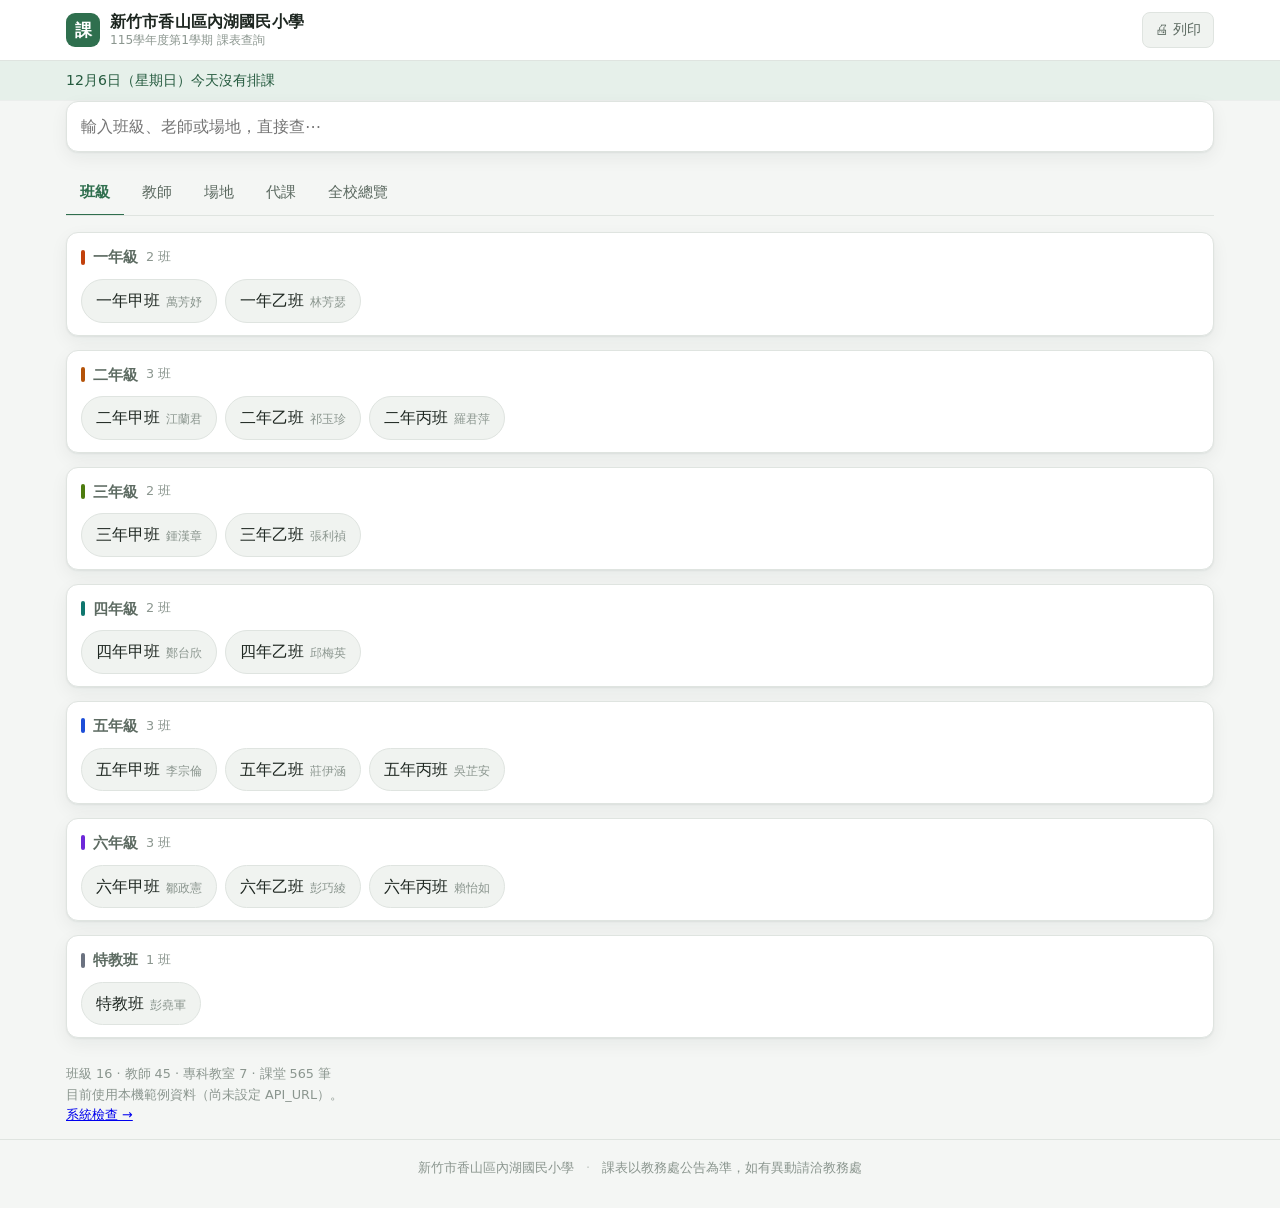
==== index.html @ e7455001 "上線 115學年度第1學期課表查詢系統" ====
<!DOCTYPE html>
<html lang="zh-Hant-TW">
<head>
<meta charset="UTF-8">
<meta name="viewport" content="width=device-width, initial-scale=1, viewport-fit=cover">
<meta name="robots" content="noindex, nofollow, noarchive">
<meta name="referrer" content="no-referrer">
<meta name="theme-color" content="#2f6f4e">
<title>課表查詢系統</title>
<link rel="icon" href="data:image/svg+xml,<svg xmlns='http://www.w3.org/2000/svg' viewBox='0 0 100 100'><text y='.9em' font-size='90'>📅</text></svg>">
<link rel="stylesheet" href="style.css">
</head>
<body>

<div id="loader" class="loader"><div class="spinner"></div><p>正在載入課表⋯</p></div>

<header class="topbar">
  <div class="wrap topbar-in">
    <a class="brand" href="#/" title="回首頁">
      <span class="brand-mark">課</span>
      <span class="brand-txt">
        <strong id="schoolName">課表查詢</strong>
        <small id="schoolSub"></small>
      </span>
    </a>
    <div class="topbar-right">
      <select id="semesterSelect" class="mini-select" aria-label="選擇學期"></select>
      <button id="printBtn" class="icon-btn" type="button" title="列印目前畫面">🖨 列印</button>
    </div>
  </div>
</header>

<div id="nowBar" class="nowbar"><div class="wrap" id="nowBarText"></div></div>

<main class="wrap" id="main">

  <!-- ══ 查詢首頁 ══════════════════════════════════════════ -->
  <section id="viewHome" class="view">

    <div class="searchbox">
      <input id="quickSearch" type="search" autocomplete="off"
             placeholder="輸入班級、老師或場地，直接查⋯" aria-label="快速搜尋">
      <div id="quickResult" class="quick-result" hidden></div>
    </div>

    <nav class="tabs" role="tablist">
      <button class="tab is-on" data-tab="class"   role="tab">班級</button>
      <button class="tab"       data-tab="teacher" role="tab">教師</button>
      <button class="tab"       data-tab="room"    role="tab">場地</button>
      <button class="tab"       data-tab="sub"     role="tab">代課</button>
      <button class="tab"       data-tab="all"     role="tab">全校總覽</button>
    </nav>

    <!-- 班級 -->
    <div class="panel is-on" data-panel="class">
      <div id="gradeGroups" class="grade-groups"></div>
    </div>

    <!-- 教師 -->
    <div class="panel" data-panel="teacher">
      <div class="field">
        <label for="subjectFilter">科目篩選</label>
        <select id="subjectFilter" class="select"><option value="">全部科目</option></select>
      </div>
      <div id="teacherChips" class="chips"></div>
    </div>

    <!-- 專科教室 -->
    <div class="panel" data-panel="room">
      <p class="hint">專科教室、活動場地整週被誰使用，含課後照顧與社團。排活動、借場地前先看這裡。</p>
      <div id="roomChips" class="chips"></div>
    </div>

    <!-- 代課 -->
    <div class="panel" data-panel="sub">
      <p class="hint">選定時段，馬上看出<strong>哪些老師該節空堂</strong>可支援代課。</p>
      <div class="field-row">
        <div class="field">
          <label for="subDay">星期</label>
          <select id="subDay" class="select"></select>
        </div>
        <div class="field">
          <label for="subPeriod">節次</label>
          <select id="subPeriod" class="select"></select>
        </div>
        <button id="subGo" class="btn" type="button">查詢</button>
      </div>
    </div>

    <!-- 全校總覽 -->
    <div class="panel" data-panel="all">
      <p class="hint">一張大表看某天全校各班的課，抽離班級、排代課時很好用。</p>
      <div class="field-row">
        <div class="field">
          <label for="allDay">星期</label>
          <select id="allDay" class="select"></select>
        </div>
        <button id="allGo" class="btn" type="button">查詢</button>
      </div>
    </div>

    <p id="dataMeta" class="meta"></p>
  </section>

  <!-- ══ 結果頁 ════════════════════════════════════════════ -->
  <section id="viewResult" class="view" hidden>
    <div class="result-head no-print">
      <button class="btn ghost" type="button" id="backBtn">← 返回</button>
      <button class="btn ghost" type="button" id="shareBtn">🔗 複製連結</button>
    </div>
    <div id="printArea">
      <h1 id="resultTitle" class="result-title"></h1>
      <p id="resultSub" class="result-sub"></p>
      <div id="resultBody"></div>
      <p class="print-foot"></p>
    </div>
  </section>

</main>

<footer class="foot no-print">
  <div class="wrap">
    <span id="footSchool"></span>
    <span class="dot">·</span>
    <span>課表以教務處公告為準，如有異動請洽教務處</span>
  </div>
</footer>

<script src="config.js"></script>
<script src="app.js"></script>
</body>
</html>
---- style.css ----
/* ============================================================
   課表查詢系統 — 樣式表
   ============================================================ */

:root {
  --bg:        #f4f6f4;
  --surface:   #ffffff;
  --surface-2: #f0f3f0;
  --line:      #dfe4e0;
  --line-soft: #ebeeec;
  --text:      #1e2721;
  --text-dim:  #5d6b62;
  --text-mute: #8b968f;

  --brand:      #2f6f4e;
  --brand-dark: #245a3e;
  --brand-soft: #e6f0ea;
  --accent:     #b4552b;
  --accent-soft:#fbeee7;
  --warn-soft:  #fdf4e3;

  --g1: #c2410c; --g2: #b45309; --g3: #4d7c0f;
  --g4: #0f766e; --g5: #1d4ed8; --g6: #6d28d9; --g0: #6b7280;

  --radius: 12px;
  --radius-sm: 8px;
  --shadow: 0 1px 2px rgba(24,40,32,.06), 0 6px 18px rgba(24,40,32,.06);
  --font: "Noto Sans TC", "PingFang TC", "Microsoft JhengHei", "Segoe UI",
          system-ui, -apple-system, sans-serif;
}

@media (prefers-color-scheme: dark) {
  :root {
    --bg:        #131714;
    --surface:   #1b201d;
    --surface-2: #232925;
    --line:      #333b36;
    --line-soft: #2a312d;
    --text:      #e7ece9;
    --text-dim:  #a7b3ac;
    --text-mute: #7d8a83;
    --brand:      #5da77e;
    --brand-dark: #78bd95;
    --brand-soft: #23342b;
    --accent:     #e08a5f;
    --accent-soft:#33241d;
    --warn-soft:  #322a1a;
    --g1: #f0895c; --g2: #e0a94b; --g3: #9ec25a;
    --g4: #4fb5a8; --g5: #6f9ff0; --g6: #a98ce8; --g0: #9aa5a0;
    --shadow: 0 1px 2px rgba(0,0,0,.4), 0 6px 18px rgba(0,0,0,.35);
  }
}

* { box-sizing: border-box; }

html { -webkit-text-size-adjust: 100%; }

body {
  margin: 0;
  font-family: var(--font);
  background: var(--bg);
  color: var(--text);
  line-height: 1.6;
  font-size: 16px;
  padding-bottom: env(safe-area-inset-bottom);
}

.wrap { max-width: 1180px; margin: 0 auto; padding: 0 16px; }

/* ── 載入遮罩 ─────────────────────────────────────────────── */
.loader {
  position: fixed; inset: 0; z-index: 90;
  display: none; flex-direction: column; align-items: center; justify-content: center;
  gap: 14px; background: var(--bg); color: var(--text-dim);
}
.loader.show { display: flex; }
.spinner {
  width: 34px; height: 34px; border-radius: 50%;
  border: 3px solid var(--line); border-top-color: var(--brand);
  animation: spin .8s linear infinite;
}
@keyframes spin { to { transform: rotate(360deg); } }

/* ── 頁首 ─────────────────────────────────────────────────── */
.topbar {
  background: var(--surface);
  border-bottom: 1px solid var(--line);
  position: sticky; top: 0; z-index: 40;
}
.topbar-in {
  display: flex; align-items: center; justify-content: space-between;
  gap: 12px; min-height: 60px;
}
.brand { display: flex; align-items: center; gap: 10px; text-decoration: none; color: inherit; min-width: 0; }
.brand-mark {
  flex: none; width: 34px; height: 34px; border-radius: 9px;
  background: var(--brand); color: #fff;
  display: grid; place-items: center; font-weight: 700; font-size: 1.05rem;
}
.brand-txt { display: flex; flex-direction: column; line-height: 1.25; min-width: 0; }
.brand-txt strong { font-size: 1.02rem; font-weight: 700; letter-spacing: .01em; }
.brand-txt small { font-size: .76rem; color: var(--text-mute); }

.topbar-right { display: flex; align-items: center; gap: 8px; flex: none; }

.mini-select {
  font: inherit; font-size: .85rem; padding: 6px 26px 6px 10px;
  border: 1px solid var(--line); border-radius: var(--radius-sm);
  background: var(--surface-2) url("data:image/svg+xml,%3Csvg xmlns='http://www.w3.org/2000/svg' viewBox='0 0 16 16'%3E%3Cpath fill='%236b7280' d='M4 6l4 4 4-4z'/%3E%3C/svg%3E") no-repeat right 7px center/13px;
  color: var(--text); appearance: none; max-width: 190px;
}
.icon-btn {
  font: inherit; font-size: .85rem; padding: 6px 12px; cursor: pointer;
  border: 1px solid var(--line); border-radius: var(--radius-sm);
  background: var(--surface-2); color: var(--text-dim); white-space: nowrap;
}
.icon-btn:hover { border-color: var(--brand); color: var(--brand); }

/* ── 現在時間列 ───────────────────────────────────────────── */
.nowbar {
  background: var(--brand-soft);
  border-bottom: 1px solid var(--line-soft);
  font-size: .88rem; color: var(--brand-dark);
}
.nowbar .wrap { padding-top: 8px; padding-bottom: 8px; }
.nowbar b { font-weight: 700; }
.nowbar a { color: inherit; }

/* ── 主體 ─────────────────────────────────────────────────── */
main { padding: 20px 16px 48px; }
.view { animation: fade .18s ease; }
@keyframes fade { from { opacity: 0; transform: translateY(4px); } }

/* ── 搜尋 ─────────────────────────────────────────────────── */
.searchbox { position: relative; margin-bottom: 18px; }
.searchbox input {
  width: 100%; font: inherit; font-size: 1rem;
  padding: 12px 14px; border-radius: var(--radius);
  border: 1px solid var(--line); background: var(--surface); color: var(--text);
  box-shadow: var(--shadow);
}
.searchbox input:focus { outline: 2px solid var(--brand); outline-offset: -1px; border-color: transparent; }
.quick-result {
  position: absolute; z-index: 30; left: 0; right: 0; top: calc(100% + 6px);
  background: var(--surface); border: 1px solid var(--line);
  border-radius: var(--radius); box-shadow: var(--shadow);
  max-height: 320px; overflow-y: auto; padding: 6px;
}
.quick-result button {
  display: flex; width: 100%; gap: 10px; align-items: baseline;
  font: inherit; text-align: left; cursor: pointer;
  padding: 8px 10px; border: 0; border-radius: var(--radius-sm);
  background: transparent; color: var(--text);
}
.quick-result button:hover, .quick-result button.on { background: var(--brand-soft); }
.quick-result .kind { font-size: .74rem; color: var(--text-mute); flex: none; }
.quick-result .empty { padding: 10px; color: var(--text-mute); font-size: .88rem; }

/* ── 分頁 ─────────────────────────────────────────────────── */
.tabs {
  display: flex; gap: 4px; overflow-x: auto; margin-bottom: 16px;
  border-bottom: 1px solid var(--line); scrollbar-width: none;
}
.tabs::-webkit-scrollbar { display: none; }
.tab {
  font: inherit; font-size: .95rem; cursor: pointer; white-space: nowrap;
  padding: 10px 14px; border: 0; background: transparent;
  color: var(--text-dim); border-bottom: 2.5px solid transparent; margin-bottom: -1px;
}
.tab:hover { color: var(--text); }
.tab.is-on { color: var(--brand); border-bottom-color: var(--brand); font-weight: 600; }

.panel { display: none; }
.panel.is-on { display: block; }
.hint { color: var(--text-dim); font-size: .9rem; margin: 0 0 14px; }

/* ── 年級／班級 ───────────────────────────────────────────── */
.grade-groups { display: grid; gap: 14px; }
.grade-group {
  background: var(--surface); border: 1px solid var(--line);
  border-radius: var(--radius); padding: 12px 14px; box-shadow: var(--shadow);
}
.grade-title {
  display: flex; align-items: center; gap: 8px;
  font-weight: 700; font-size: .92rem; margin-bottom: 10px; color: var(--text-dim);
}
.grade-title::before {
  content: ''; width: 4px; height: 15px; border-radius: 2px; background: var(--gc, var(--g0));
}
.grade-title .count { font-weight: 400; font-size: .8rem; color: var(--text-mute); }

.class-grid { display: flex; flex-wrap: wrap; gap: 8px; }
.class-btn {
  font: inherit; cursor: pointer; padding: 8px 14px;
  border: 1px solid var(--line); border-radius: 999px;
  background: var(--surface-2); color: var(--text);
  font-variant-numeric: tabular-nums;
}
.class-btn:hover { border-color: var(--gc, var(--brand)); color: var(--gc, var(--brand)); background: var(--surface); }
.class-btn small { color: var(--text-mute); margin-left: 6px; font-size: .78rem; }

/* ── 晶片列（教師／教室）───────────────────────────────────── */
.chips { display: flex; flex-wrap: wrap; gap: 8px; }
.chip {
  font: inherit; font-size: .93rem; cursor: pointer; padding: 8px 14px;
  border: 1px solid var(--line); border-radius: 999px;
  background: var(--surface); color: var(--text);
}
.chip:hover { border-color: var(--brand); color: var(--brand); }
.chip small { color: var(--text-mute); font-size: .78rem; margin-left: 5px; }

/* ── 表單 ─────────────────────────────────────────────────── */
.field { display: flex; flex-direction: column; gap: 5px; margin-bottom: 12px; }
.field label { font-size: .84rem; color: var(--text-dim); font-weight: 600; }
.field-row { display: flex; gap: 10px; align-items: flex-end; flex-wrap: wrap; }
.field-row .field { margin-bottom: 0; }
.select {
  font: inherit; padding: 9px 30px 9px 12px; min-width: 130px;
  border: 1px solid var(--line); border-radius: var(--radius-sm);
  background: var(--surface) url("data:image/svg+xml,%3Csvg xmlns='http://www.w3.org/2000/svg' viewBox='0 0 16 16'%3E%3Cpath fill='%236b7280' d='M4 6l4 4 4-4z'/%3E%3C/svg%3E") no-repeat right 9px center/13px;
  color: var(--text); appearance: none;
}
.btn {
  font: inherit; font-weight: 600; cursor: pointer; padding: 9px 20px;
  border: 1px solid var(--brand); border-radius: var(--radius-sm);
  background: var(--brand); color: #fff;
}
.btn:hover { background: var(--brand-dark); border-color: var(--brand-dark); }
.btn.ghost { background: transparent; color: var(--text-dim); border-color: var(--line); }
.btn.ghost:hover { color: var(--brand); border-color: var(--brand); }

.meta { margin-top: 26px; font-size: .8rem; color: var(--text-mute); }

/* ── 結果頁 ───────────────────────────────────────────────── */
.result-head { display: flex; gap: 8px; margin-bottom: 14px; }
.result-title { font-size: 1.5rem; margin: 0 0 4px; letter-spacing: .01em; }
.result-title .sub { font-size: .95rem; font-weight: 400; color: var(--text-dim); margin-left: 8px; }
.result-sub { margin: 0 0 16px; color: var(--text-dim); font-size: .9rem; }
.result-sub .pill {
  display: inline-block; padding: 2px 9px; border-radius: 999px;
  background: var(--surface-2); border: 1px solid var(--line);
  font-size: .8rem; margin-right: 6px;
}

/* ── 課表 ─────────────────────────────────────────────────── */
.table-scroll {
  overflow-x: auto; background: var(--surface);
  border: 1px solid var(--line); border-radius: var(--radius);
  box-shadow: var(--shadow); -webkit-overflow-scrolling: touch;
}
table.tt { width: 100%; border-collapse: collapse; min-width: 560px; }
table.tt th, table.tt td { border: 1px solid var(--line-soft); }
table.tt thead th {
  background: var(--surface-2); font-size: .88rem; font-weight: 700;
  padding: 10px 6px; color: var(--text-dim); position: sticky; top: 0; z-index: 2;
}
table.tt .col-p { width: 78px; }
table.tt td.p-head {
  background: var(--surface-2); text-align: center; padding: 8px 4px;
  vertical-align: middle; width: 78px;
}
.p-name { font-size: .84rem; font-weight: 700; color: var(--text-dim); }
.p-time { font-size: .7rem; color: var(--text-mute); font-variant-numeric: tabular-nums; line-height: 1.35; }

table.tt td.cell { padding: 7px 6px; text-align: center; vertical-align: top; height: 62px; }
table.tt td.cell.empty { background: repeating-linear-gradient(45deg, transparent, transparent 7px, var(--line-soft) 7px, var(--line-soft) 8px); }
.c-subject { font-weight: 600; font-size: .93rem; line-height: 1.35; }
.c-line { margin-top: 2px; display: flex; flex-wrap: wrap; gap: 4px; justify-content: center; }
.c-link {
  font-size: .78rem; color: var(--brand); cursor: pointer;
  border: 0; background: transparent; padding: 0; font-family: inherit;
  text-decoration: underline; text-decoration-style: dotted; text-underline-offset: 2px;
}
.c-link:hover { color: var(--accent); }
.c-room { font-size: .73rem; color: var(--text-mute); margin-top: 1px; }
.c-note {
  display: inline-block; margin-top: 3px; padding: 0 5px;
  font-size: .68rem; border-radius: 4px;
  background: var(--warn-soft); color: var(--accent); border: 1px solid var(--accent-soft);
}

tr.now td { background: var(--warn-soft); }
tr.now td.p-head { box-shadow: inset 3px 0 0 var(--accent); }
td.now-cell { outline: 2px solid var(--accent); outline-offset: -2px; }
.now-tag {
  display: inline-block; font-size: .66rem; background: var(--accent); color: #fff;
  border-radius: 4px; padding: 0 5px; margin-left: 4px; vertical-align: 1px;
}

/* 全校總覽 */
table.tt.wide { min-width: 900px; font-size: .85rem; }
table.tt.wide td.cell { height: auto; padding: 5px 4px; }
table.tt.wide .c-subject { font-size: .84rem; }
table.tt.wide td.row-head {
  background: var(--surface-2); font-weight: 700; text-align: center;
  position: sticky; left: 0; z-index: 1; width: 74px;
}

/* ── 代課結果 ─────────────────────────────────────────────── */
.two-col { display: grid; gap: 16px; grid-template-columns: 1fr 1fr; }
@media (max-width: 720px) { .two-col { grid-template-columns: 1fr; } }
.card {
  background: var(--surface); border: 1px solid var(--line);
  border-radius: var(--radius); box-shadow: var(--shadow); overflow: hidden;
}
.card > h3 {
  margin: 0; padding: 11px 15px; font-size: .95rem;
  background: var(--surface-2); border-bottom: 1px solid var(--line);
}
.card > h3 .n { color: var(--text-mute); font-weight: 400; font-size: .84rem; }
.list { list-style: none; margin: 0; padding: 6px; }
.list li {
  display: flex; align-items: baseline; gap: 8px; flex-wrap: wrap;
  padding: 7px 10px; border-radius: var(--radius-sm);
}
.list li + li { border-top: 1px solid var(--line-soft); }
.list .who { font-weight: 600; }
.list .what { color: var(--text-dim); font-size: .87rem; }
.list .load { margin-left: auto; font-size: .76rem; color: var(--text-mute); white-space: nowrap; }
.list .free { color: var(--brand); }
.list-empty { padding: 16px; color: var(--text-mute); font-size: .9rem; }

/* ── 系統檢查 ─────────────────────────────────────────────── */
.chk-list { list-style: none; margin: 0; padding: 6px; }
.chk { display: flex; gap: 11px; padding: 11px 12px; align-items: flex-start; }
.chk + .chk { border-top: 1px solid var(--line-soft); }
.chk-icon { flex: none; font-size: 1rem; line-height: 1.5; }
.chk-title { font-weight: 600; font-size: .94rem; }
.chk-detail { font-size: .86rem; color: var(--text-dim); margin-top: 3px; }
.chk-detail code {
  background: var(--surface-2); border: 1px solid var(--line);
  border-radius: 4px; padding: 1px 5px; font-size: .92em;
}
.chk-bad .chk-title { color: var(--accent); }

.notice {
  background: var(--accent-soft); border: 1px solid var(--line);
  border-left: 3px solid var(--accent);
  border-radius: var(--radius-sm); padding: 11px 14px; font-size: .88rem;
  color: var(--text-dim); margin-bottom: 16px;
}

/* ── 頁尾 ─────────────────────────────────────────────────── */
.foot {
  border-top: 1px solid var(--line); padding: 18px 16px 30px;
  color: var(--text-mute); font-size: .8rem; text-align: center;
}
.foot .dot { margin: 0 8px; opacity: .5; }

.print-foot { display: none; }

/* ── 手機 ─────────────────────────────────────────────────── */
@media (max-width: 640px) {
  body { font-size: 15px; }
  .brand-txt strong { font-size: .95rem; }
  .brand-txt small { display: none; }
  .mini-select { max-width: 120px; font-size: .8rem; }
  main { padding-top: 16px; }
  .result-title { font-size: 1.25rem; }
  table.tt { min-width: 520px; }
  table.tt td.cell { height: 56px; }
  .grade-group { padding: 10px 12px; }
}

/* ── 列印 ─────────────────────────────────────────────────── */
@media print {
  @page { size: A4 landscape; margin: 10mm; }
  html, body { background: #fff !important; color: #000 !important; font-size: 10.5pt; }
  .topbar, .nowbar, .foot, .no-print, #loader { display: none !important; }
  main, .wrap { max-width: none; padding: 0; margin: 0; }
  #viewHome { display: none !important; }
  .table-scroll { overflow: visible; border: 0; box-shadow: none; border-radius: 0; }
  table.tt { min-width: 0 !important; page-break-inside: auto; }
  table.tt th, table.tt td { border: 1px solid #888 !important; }
  table.tt thead th { background: #eee !important; -webkit-print-color-adjust: exact; print-color-adjust: exact; }
  table.tt td.p-head, table.tt td.row-head { background: #f4f4f4 !important; -webkit-print-color-adjust: exact; print-color-adjust: exact; }
  table.tt td.cell.empty { background: none !important; }
  tr.now td, td.now-cell { background: none !important; outline: 0 !important; box-shadow: none !important; }
  .now-tag { display: none; }
  .c-link { color: #000 !important; text-decoration: none; }
  .result-title { font-size: 15pt; margin-bottom: 2mm; }
  .result-sub { font-size: 9pt; margin-bottom: 3mm; }
  .card, .list li { break-inside: avoid; }
  .two-col { grid-template-columns: 1fr 1fr; }
  .print-foot { display: block; margin-top: 4mm; font-size: 8pt; color: #555; text-align: right; }
  .print-foot::after { content: attr(data-foot); }
}
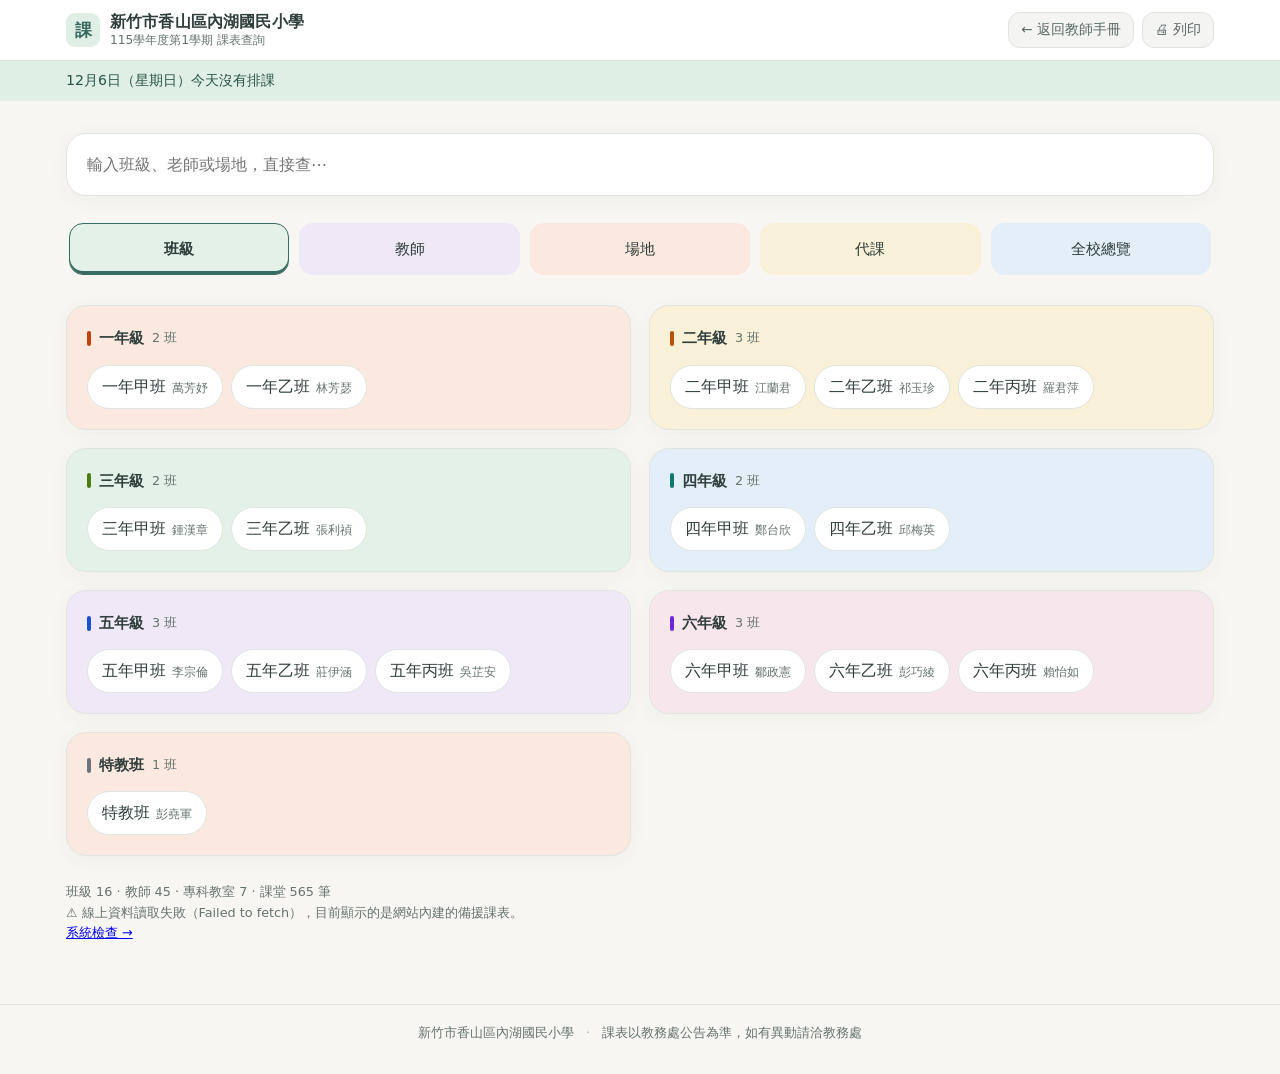
==== commit c400bc42: "Refresh timetable with clean pastel layout and handbook navigation" ====
--- a/index.html
+++ b/index.html
@@ -5,7 +5,7 @@
 <meta name="viewport" content="width=device-width, initial-scale=1, viewport-fit=cover">
 <meta name="robots" content="noindex, nofollow, noarchive">
 <meta name="referrer" content="no-referrer">
-<meta name="theme-color" content="#2f6f4e">
+<meta name="theme-color" content="#f8f6f2">
 <title>課表查詢系統</title>
 <link rel="icon" href="data:image/svg+xml,<svg xmlns='http://www.w3.org/2000/svg' viewBox='0 0 100 100'><text y='.9em' font-size='90'>📅</text></svg>">
 <link rel="stylesheet" href="style.css">
@@ -24,6 +24,7 @@
       </span>
     </a>
     <div class="topbar-right">
+      <a class="icon-btn handbook-link" href="https://smallcannon-arch.github.io/nhps-teacher-handbook/">← 返回教師手冊</a>
       <select id="semesterSelect" class="mini-select" aria-label="選擇學期"></select>
       <button id="printBtn" class="icon-btn" type="button" title="列印目前畫面">🖨 列印</button>
     </div>
--- a/style.css
+++ b/style.css
@@ -3,52 +3,33 @@
    ============================================================ */
 
 :root {
-  --bg:        #f4f6f4;
+  color-scheme: light;
+  --bg:        #f8f6f2;
   --surface:   #ffffff;
-  --surface-2: #f0f3f0;
-  --line:      #dfe4e0;
-  --line-soft: #ebeeec;
-  --text:      #1e2721;
-  --text-dim:  #5d6b62;
-  --text-mute: #8b968f;
-
-  --brand:      #2f6f4e;
-  --brand-dark: #245a3e;
-  --brand-soft: #e6f0ea;
-  --accent:     #b4552b;
-  --accent-soft:#fbeee7;
-  --warn-soft:  #fdf4e3;
+  --surface-2: #f4f5f2;
+  --line:      #e0e5df;
+  --line-soft: #edf0ea;
+  --text:      #303e3c;
+  --text-dim:  #5b6866;
+  --text-mute: #66736f;
+
+  --brand:      #386b60;
+  --brand-dark: #285449;
+  --brand-soft: #e0efe6;
+  --accent:     #995534;
+  --accent-soft:#fae9df;
+  --warn-soft:  #fff3d8;
+  --mint: #e4f1e9; --peach: #fbe9df; --lavender: #eee8f7;
+  --butter: #f9f0d8; --sky: #e4eef8; --rose: #f8e6ed;
 
   --g1: #c2410c; --g2: #b45309; --g3: #4d7c0f;
   --g4: #0f766e; --g5: #1d4ed8; --g6: #6d28d9; --g0: #6b7280;
 
-  --radius: 12px;
-  --radius-sm: 8px;
-  --shadow: 0 1px 2px rgba(24,40,32,.06), 0 6px 18px rgba(24,40,32,.06);
+  --radius: 20px;
+  --radius-sm: 12px;
+  --shadow: 0 4px 20px rgba(52,67,57,.045);
   --font: "Noto Sans TC", "PingFang TC", "Microsoft JhengHei", "Segoe UI",
           system-ui, -apple-system, sans-serif;
-}
-
-@media (prefers-color-scheme: dark) {
-  :root {
-    --bg:        #131714;
-    --surface:   #1b201d;
-    --surface-2: #232925;
-    --line:      #333b36;
-    --line-soft: #2a312d;
-    --text:      #e7ece9;
-    --text-dim:  #a7b3ac;
-    --text-mute: #7d8a83;
-    --brand:      #5da77e;
-    --brand-dark: #78bd95;
-    --brand-soft: #23342b;
-    --accent:     #e08a5f;
-    --accent-soft:#33241d;
-    --warn-soft:  #322a1a;
-    --g1: #f0895c; --g2: #e0a94b; --g3: #9ec25a;
-    --g4: #4fb5a8; --g5: #6f9ff0; --g6: #a98ce8; --g0: #9aa5a0;
-    --shadow: 0 1px 2px rgba(0,0,0,.4), 0 6px 18px rgba(0,0,0,.35);
-  }
 }
 
 * { box-sizing: border-box; }
@@ -94,7 +75,7 @@
 .brand { display: flex; align-items: center; gap: 10px; text-decoration: none; color: inherit; min-width: 0; }
 .brand-mark {
   flex: none; width: 34px; height: 34px; border-radius: 9px;
-  background: var(--brand); color: #fff;
+  background: var(--brand-soft); color: var(--brand);
   display: grid; place-items: center; font-weight: 700; font-size: 1.05rem;
 }
 .brand-txt { display: flex; flex-direction: column; line-height: 1.25; min-width: 0; }
@@ -115,6 +96,7 @@
   background: var(--surface-2); color: var(--text-dim); white-space: nowrap;
 }
 .icon-btn:hover { border-color: var(--brand); color: var(--brand); }
+.handbook-link { text-decoration: none; }
 
 /* ── 現在時間列 ───────────────────────────────────────────── */
 .nowbar {
@@ -127,15 +109,16 @@
 .nowbar a { color: inherit; }
 
 /* ── 主體 ─────────────────────────────────────────────────── */
-main { padding: 20px 16px 48px; }
+main.wrap { padding: 32px 16px 48px; }
+:is(button, a, input, select):focus-visible { outline: 3px solid var(--brand); outline-offset: 3px; }
 .view { animation: fade .18s ease; }
 @keyframes fade { from { opacity: 0; transform: translateY(4px); } }
 
 /* ── 搜尋 ─────────────────────────────────────────────────── */
-.searchbox { position: relative; margin-bottom: 18px; }
+.searchbox { position: relative; margin-bottom: 24px; }
 .searchbox input {
   width: 100%; font: inherit; font-size: 1rem;
-  padding: 12px 14px; border-radius: var(--radius);
+  padding: 18px 20px; border-radius: var(--radius);
   border: 1px solid var(--line); background: var(--surface); color: var(--text);
   box-shadow: var(--shadow);
 }
@@ -158,31 +141,41 @@
 
 /* ── 分頁 ─────────────────────────────────────────────────── */
 .tabs {
-  display: flex; gap: 4px; overflow-x: auto; margin-bottom: 16px;
-  border-bottom: 1px solid var(--line); scrollbar-width: none;
+  display: flex; gap: 10px; overflow-x: auto; margin-bottom: 24px;
+  padding: 3px 3px 6px; scrollbar-width: none;
 }
 .tabs::-webkit-scrollbar { display: none; }
 .tab {
   font: inherit; font-size: .95rem; cursor: pointer; white-space: nowrap;
-  padding: 10px 14px; border: 0; background: transparent;
-  color: var(--text-dim); border-bottom: 2.5px solid transparent; margin-bottom: -1px;
-}
+  padding: 13px 20px; flex: 1; border: 1px solid transparent; border-radius: 14px;
+  background: var(--mint); color: var(--text); transition: box-shadow .15s, border-color .15s;
+}
+.tab:nth-child(2) { background: var(--lavender); }
+.tab:nth-child(3) { background: var(--peach); }
+.tab:nth-child(4) { background: var(--butter); }
+.tab:nth-child(5) { background: var(--sky); }
 .tab:hover { color: var(--text); }
-.tab.is-on { color: var(--brand); border-bottom-color: var(--brand); font-weight: 600; }
+.tab.is-on { border-color: var(--brand); box-shadow: inset 0 -3px var(--brand); font-weight: 700; }
 
 .panel { display: none; }
 .panel.is-on { display: block; }
 .hint { color: var(--text-dim); font-size: .9rem; margin: 0 0 14px; }
 
 /* ── 年級／班級 ───────────────────────────────────────────── */
-.grade-groups { display: grid; gap: 14px; }
+.grade-groups { display: grid; grid-template-columns: repeat(2, minmax(0, 1fr)); gap: 18px; }
 .grade-group {
   background: var(--surface); border: 1px solid var(--line);
-  border-radius: var(--radius); padding: 12px 14px; box-shadow: var(--shadow);
-}
+  border-radius: var(--radius); padding: 20px; box-shadow: var(--shadow);
+}
+.grade-group:nth-child(6n+1) { background: var(--peach); }
+.grade-group:nth-child(6n+2) { background: var(--butter); }
+.grade-group:nth-child(6n+3) { background: var(--mint); }
+.grade-group:nth-child(6n+4) { background: var(--sky); }
+.grade-group:nth-child(6n+5) { background: var(--lavender); }
+.grade-group:nth-child(6n+6) { background: var(--rose); }
 .grade-title {
   display: flex; align-items: center; gap: 8px;
-  font-weight: 700; font-size: .92rem; margin-bottom: 10px; color: var(--text-dim);
+  font-weight: 700; font-size: .96rem; margin-bottom: 14px; color: var(--text);
 }
 .grade-title::before {
   content: ''; width: 4px; height: 15px; border-radius: 2px; background: var(--gc, var(--g0));
@@ -193,7 +186,7 @@
 .class-btn {
   font: inherit; cursor: pointer; padding: 8px 14px;
   border: 1px solid var(--line); border-radius: 999px;
-  background: var(--surface-2); color: var(--text);
+  background: var(--surface); color: var(--text);
   font-variant-numeric: tabular-nums;
 }
 .class-btn:hover { border-color: var(--gc, var(--brand)); color: var(--gc, var(--brand)); background: var(--surface); }
@@ -251,7 +244,7 @@
 table.tt { width: 100%; border-collapse: collapse; min-width: 560px; }
 table.tt th, table.tt td { border: 1px solid var(--line-soft); }
 table.tt thead th {
-  background: var(--surface-2); font-size: .88rem; font-weight: 700;
+  background: var(--mint); font-size: .88rem; font-weight: 700;
   padding: 10px 6px; color: var(--text-dim); position: sticky; top: 0; z-index: 2;
 }
 table.tt .col-p { width: 78px; }
@@ -352,14 +345,23 @@
 /* ── 手機 ─────────────────────────────────────────────────── */
 @media (max-width: 640px) {
   body { font-size: 15px; }
+  .topbar-in { flex-wrap: wrap; padding-top: 10px; padding-bottom: 10px; }
+  .topbar-right { flex-wrap: wrap; }
   .brand-txt strong { font-size: .95rem; }
   .brand-txt small { display: none; }
   .mini-select { max-width: 120px; font-size: .8rem; }
-  main { padding-top: 16px; }
+  main.wrap { padding-top: 20px; }
   .result-title { font-size: 1.25rem; }
   table.tt { min-width: 520px; }
   table.tt td.cell { height: 56px; }
-  .grade-group { padding: 10px 12px; }
+  .grade-groups { grid-template-columns: 1fr; gap: 12px; }
+  .grade-group { padding: 16px; }
+  .tab { flex: 1 0 auto; padding: 12px 15px; }
+}
+
+@media (prefers-reduced-motion: reduce) {
+  .view { animation: none; }
+  .tab { transition: none; }
 }
 
 /* ── 列印 ─────────────────────────────────────────────────── */
